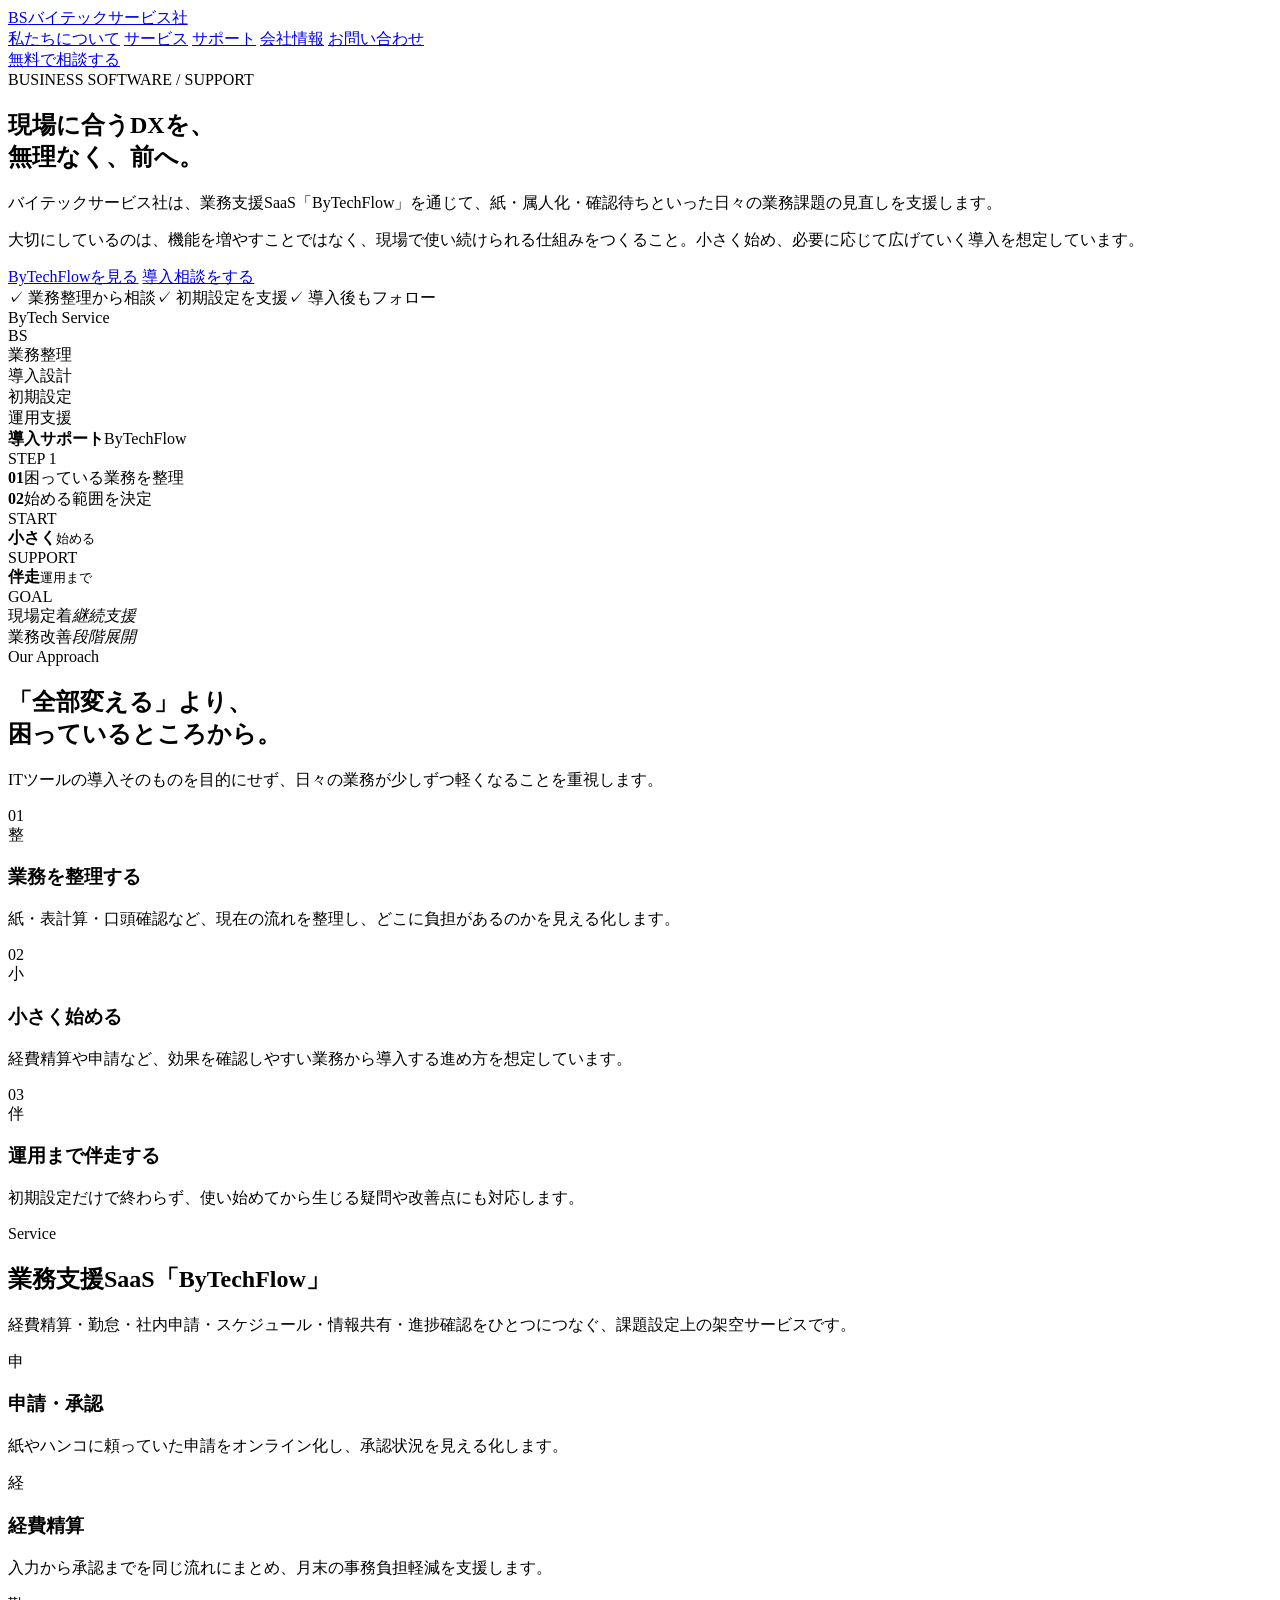
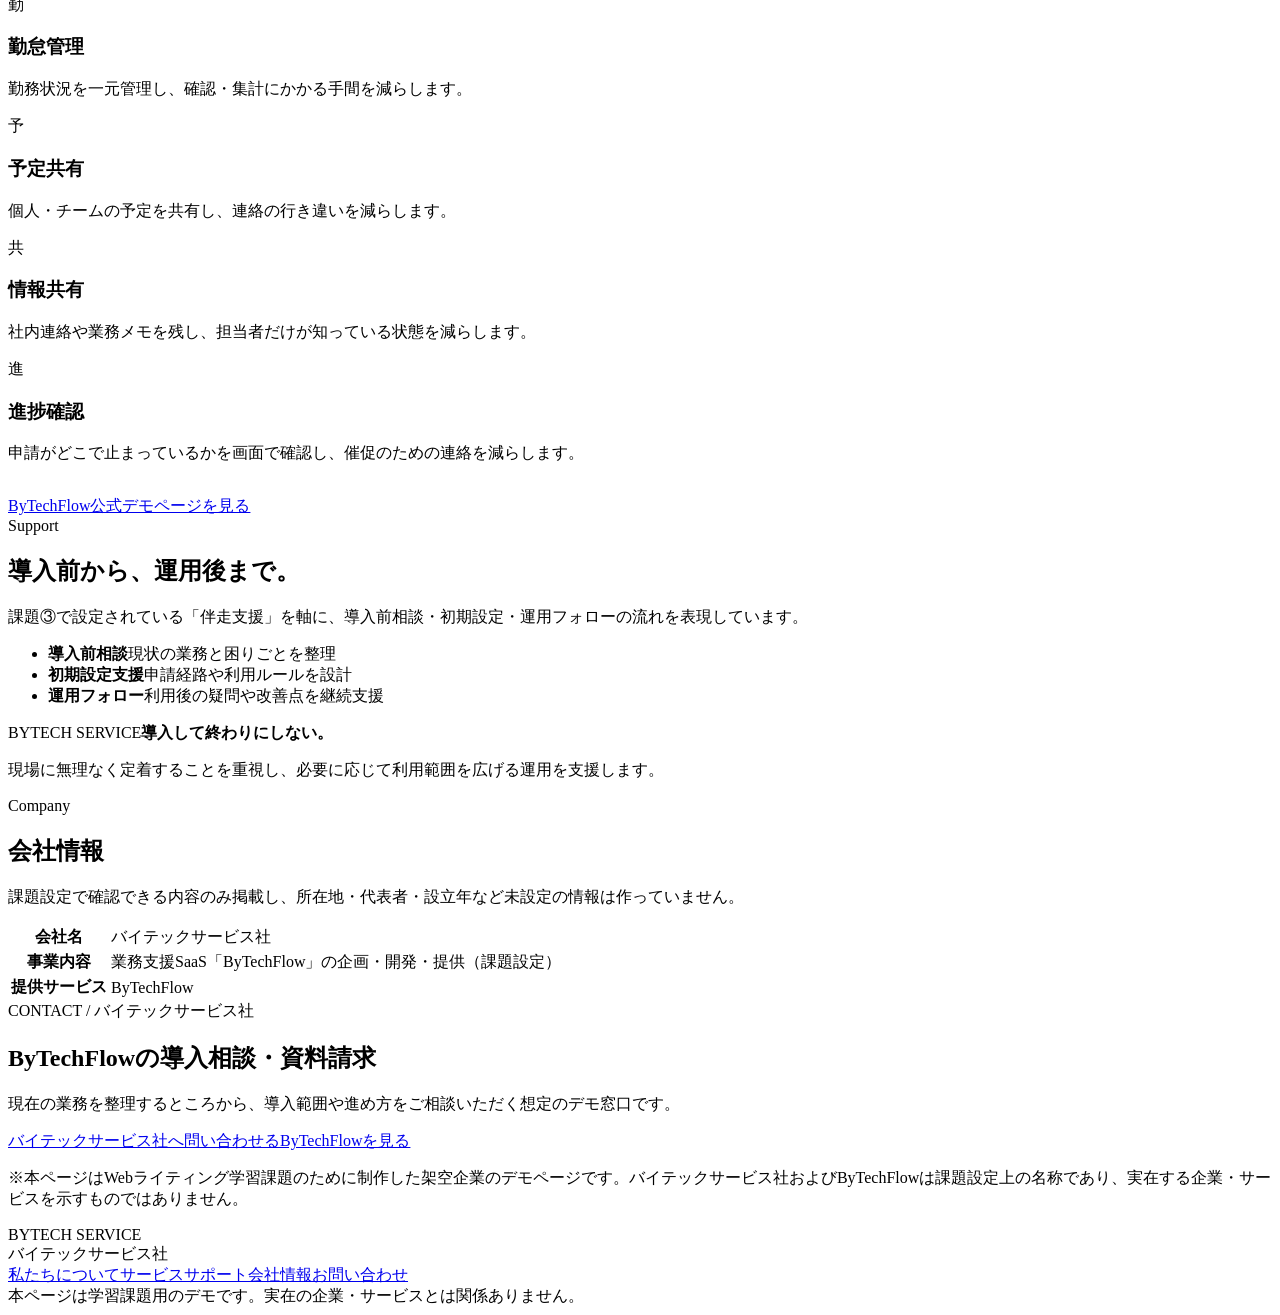
==== bytech-service.html @ c44e5e11 "Add ByTech Service provider page" ====
<!doctype html>
<html lang="ja">
<head>
  <meta charset="utf-8">
  <meta name="viewport" content="width=device-width, initial-scale=1">
  <meta name="robots" content="noindex,nofollow">
  <meta name="description" content="学習課題用に制作した架空企業・バイテックサービス社のデモサイトです。業務支援SaaS『ByTechFlow』を提供する設定です。">
  <title>バイテックサービス社｜ByTechFlow 提供会社</title>
  <link rel="stylesheet" href="styles.css">
</head>
<body class="btf-page">
<header class="site-header btf-header">
  <div class="container header-inner">
    <a class="brand" href="bytech-service.html" aria-label="バイテックサービス社 ホーム">
      <span class="brand-mark">BS</span><span>バイテックサービス社</span>
    </a>
    <nav class="nav btf-nav" aria-label="メインナビゲーション">
      <a href="#mission">私たちについて</a>
      <a href="#service">サービス</a>
      <a href="#support">サポート</a>
      <a href="#company">会社情報</a>
      <a href="#contact">お問い合わせ</a>
    </nav>
    <a class="btn btn-primary header-cta" href="#contact">無料で相談する</a>
  </div>
</header>

<main>
<section class="btf-hero">
  <div class="container btf-hero-grid">
    <div class="btf-hero-copy">
      <span class="eyebrow">BUSINESS SOFTWARE / SUPPORT</span>
      <h1>現場に合うDXを、<br><span>無理なく、前へ。</span></h1>
      <p class="lead">バイテックサービス社は、業務支援SaaS「ByTechFlow」を通じて、紙・属人化・確認待ちといった日々の業務課題の見直しを支援します。</p>
      <p class="hero-sub">大切にしているのは、機能を増やすことではなく、現場で使い続けられる仕組みをつくること。小さく始め、必要に応じて広げていく導入を想定しています。</p>
      <div class="cta-row">
        <a class="btn btn-primary btn-lg" href="bytechflow.html">ByTechFlowを見る</a>
        <a class="btn btn-secondary btn-lg" href="#contact">導入相談をする</a>
      </div>
      <div class="hero-trust"><span>✓ 業務整理から相談</span><span>✓ 初期設定を支援</span><span>✓ 導入後もフォロー</span></div>
    </div>
    <div class="product-window" aria-label="ByTechFlowサービスイメージ">
      <div class="window-bar"><i></i><i></i><i></i><span>ByTech Service</span></div>
      <div class="app-shell">
        <aside class="app-sidebar">
          <div class="mini-logo">BS</div>
          <div class="side-item active">業務整理</div>
          <div class="side-item">導入設計</div>
          <div class="side-item">初期設定</div>
          <div class="side-item">運用支援</div>
        </aside>
        <div class="app-main">
          <div class="app-top"><b>導入サポート</b><span>ByTechFlow</span></div>
          <div class="dash-grid">
            <div class="dash-card dash-wide"><div class="dash-label">STEP 1</div><div class="schedule-row"><b>01</b><span>困っている業務を整理</span></div><div class="schedule-row"><b>02</b><span>始める範囲を決定</span></div></div>
            <div class="dash-card"><div class="dash-label">START</div><strong class="big-num">小さく</strong><small>始める</small></div>
            <div class="dash-card"><div class="dash-label">SUPPORT</div><strong class="big-num">伴走</strong><small>運用まで</small></div>
            <div class="dash-card dash-wide"><div class="dash-label">GOAL</div><div class="progress-row"><span>現場定着</span><em class="done">継続支援</em></div><div class="progress-row"><span>業務改善</span><em>段階展開</em></div></div>
          </div>
        </div>
      </div>
    </div>
  </div>
</section>

<section id="mission" class="btf-section">
  <div class="container">
    <div class="section-head center"><div class="kicker">Our Approach</div><h2>「全部変える」より、<br>困っているところから。</h2><p class="muted">ITツールの導入そのものを目的にせず、日々の業務が少しずつ軽くなることを重視します。</p></div>
    <div class="reason-grid">
      <article class="reason-card"><span class="reason-no">01</span><div class="reason-icon">整</div><h3>業務を整理する</h3><p>紙・表計算・口頭確認など、現在の流れを整理し、どこに負担があるのかを見える化します。</p></article>
      <article class="reason-card"><span class="reason-no">02</span><div class="reason-icon">小</div><h3>小さく始める</h3><p>経費精算や申請など、効果を確認しやすい業務から導入する進め方を想定しています。</p></article>
      <article class="reason-card"><span class="reason-no">03</span><div class="reason-icon">伴</div><h3>運用まで伴走する</h3><p>初期設定だけで終わらず、使い始めてから生じる疑問や改善点にも対応します。</p></article>
    </div>
  </div>
</section>

<section id="service" class="btf-section btf-soft">
  <div class="container">
    <div class="section-head"><div class="kicker">Service</div><h2>業務支援SaaS「ByTechFlow」</h2><p class="muted">経費精算・勤怠・社内申請・スケジュール・情報共有・進捗確認をひとつにつなぐ、課題設定上の架空サービスです。</p></div>
    <div class="feature-grid-6">
      <article class="feature-tile"><div class="feature-icon">申</div><h3>申請・承認</h3><p>紙やハンコに頼っていた申請をオンライン化し、承認状況を見える化します。</p></article>
      <article class="feature-tile"><div class="feature-icon">経</div><h3>経費精算</h3><p>入力から承認までを同じ流れにまとめ、月末の事務負担軽減を支援します。</p></article>
      <article class="feature-tile"><div class="feature-icon">勤</div><h3>勤怠管理</h3><p>勤務状況を一元管理し、確認・集計にかかる手間を減らします。</p></article>
      <article class="feature-tile"><div class="feature-icon">予</div><h3>予定共有</h3><p>個人・チームの予定を共有し、連絡の行き違いを減らします。</p></article>
      <article class="feature-tile"><div class="feature-icon">共</div><h3>情報共有</h3><p>社内連絡や業務メモを残し、担当者だけが知っている状態を減らします。</p></article>
      <article class="feature-tile"><div class="feature-icon">進</div><h3>進捗確認</h3><p>申請がどこで止まっているかを画面で確認し、催促のための連絡を減らします。</p></article>
    </div>
    <div class="cta-row" style="margin-top:32px"><a class="btn btn-primary btn-lg" href="bytechflow.html">ByTechFlow公式デモページを見る</a></div>
  </div>
</section>

<section id="support" class="btf-section">
  <div class="container support-grid">
    <div><div class="kicker">Support</div><h2>導入前から、運用後まで。</h2><p class="muted">課題③で設定されている「伴走支援」を軸に、導入前相談・初期設定・運用フォローの流れを表現しています。</p><ul class="support-list"><li><b>導入前相談</b><span>現状の業務と困りごとを整理</span></li><li><b>初期設定支援</b><span>申請経路や利用ルールを設計</span></li><li><b>運用フォロー</b><span>利用後の疑問や改善点を継続支援</span></li></ul></div>
    <div class="support-panel"><span>BYTECH SERVICE</span><strong>導入して終わりにしない。</strong><p>現場に無理なく定着することを重視し、必要に応じて利用範囲を広げる運用を支援します。</p></div>
  </div>
</section>

<section id="company" class="btf-section btf-soft">
  <div class="container">
    <div class="section-head"><div class="kicker">Company</div><h2>会社情報</h2><p class="muted">課題設定で確認できる内容のみ掲載し、所在地・代表者・設立年など未設定の情報は作っていません。</p></div>
    <table class="profile"><tr><th>会社名</th><td>バイテックサービス社</td></tr><tr><th>事業内容</th><td>業務支援SaaS「ByTechFlow」の企画・開発・提供（課題設定）</td></tr><tr><th>提供サービス</th><td>ByTechFlow</td></tr></table>
  </div>
</section>

<section id="contact" class="btf-cta-section">
  <div class="container btf-cta-box">
    <div><span>CONTACT / バイテックサービス社</span><h2>ByTechFlowの導入相談・資料請求</h2><p>現在の業務を整理するところから、導入範囲や進め方をご相談いただく想定のデモ窓口です。</p></div>
    <div class="cta-row"><a class="btn btn-white btn-lg" href="mailto:contact@bytech-service.example">バイテックサービス社へ問い合わせる</a><a class="btn btn-outline-white btn-lg" href="bytechflow.html">ByTechFlowを見る</a></div>
  </div>
</section>

<section class="demo-notice-wrap"><div class="container"><p class="notice">※本ページはWebライティング学習課題のために制作した架空企業のデモページです。バイテックサービス社およびByTechFlowは課題設定上の名称であり、実在する企業・サービスを示すものではありません。</p></div></section>
</main>

<footer class="site-footer btf-footer"><div class="container footer-inner"><div><div class="footer-title">BYTECH SERVICE</div><div>バイテックサービス社</div></div><div class="footer-links"><a href="#mission">私たちについて</a><a href="#service">サービス</a><a href="#support">サポート</a><a href="#company">会社情報</a><a href="#contact">お問い合わせ</a></div><div class="footer-note">本ページは学習課題用のデモです。実在の企業・サービスとは関係ありません。</div></div></footer>
</body>
</html>
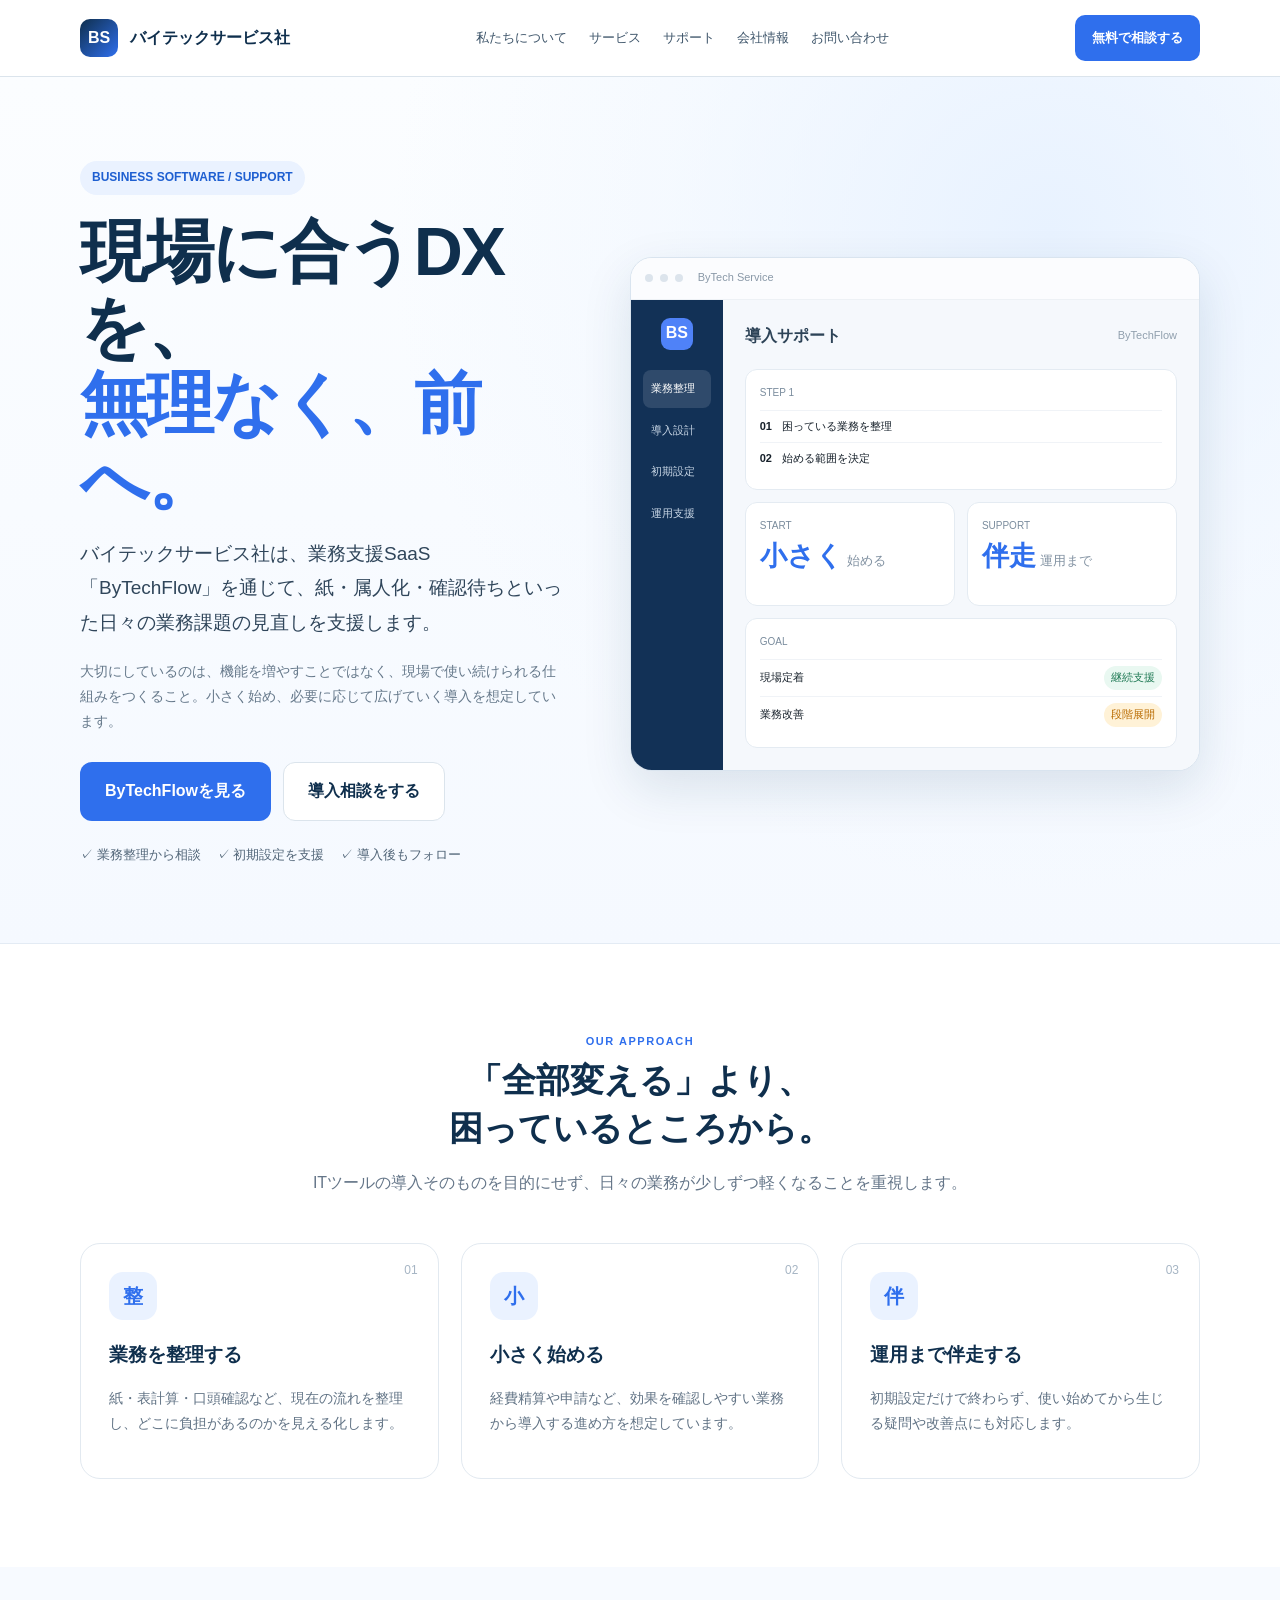
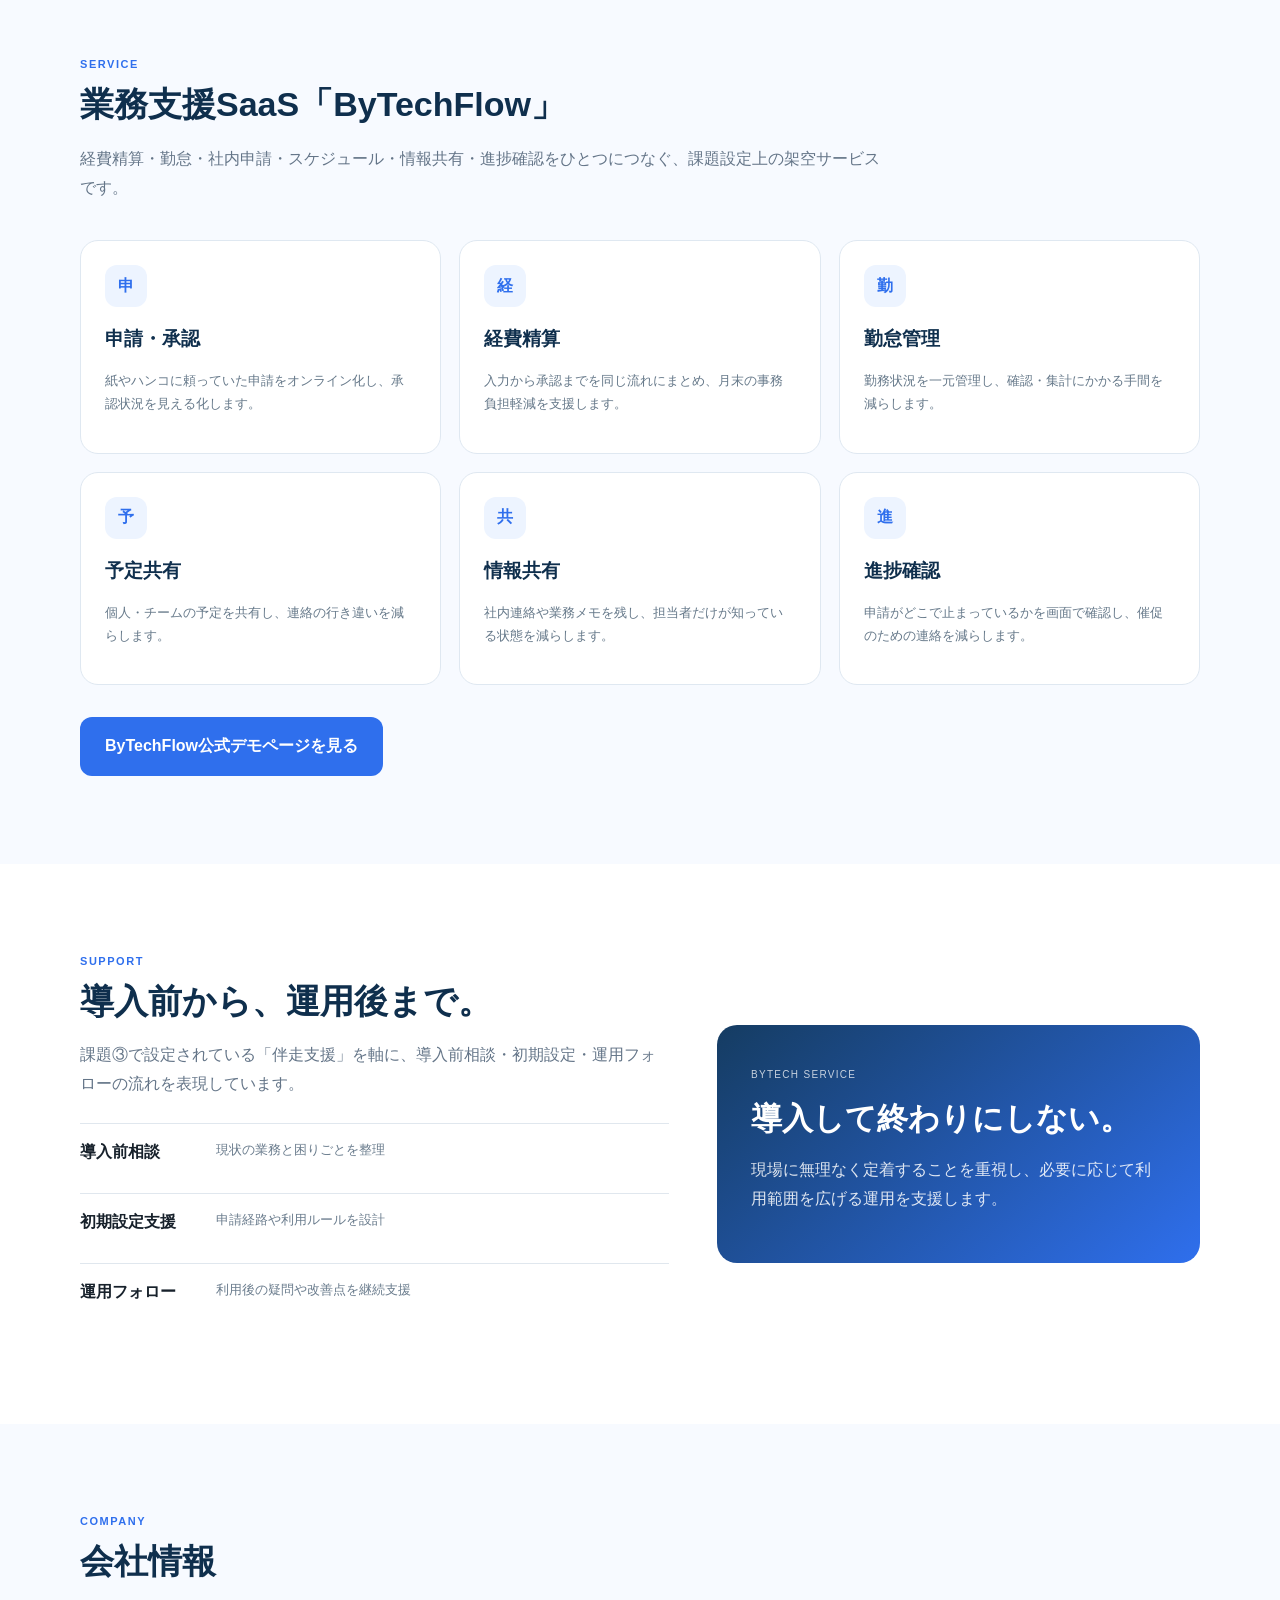
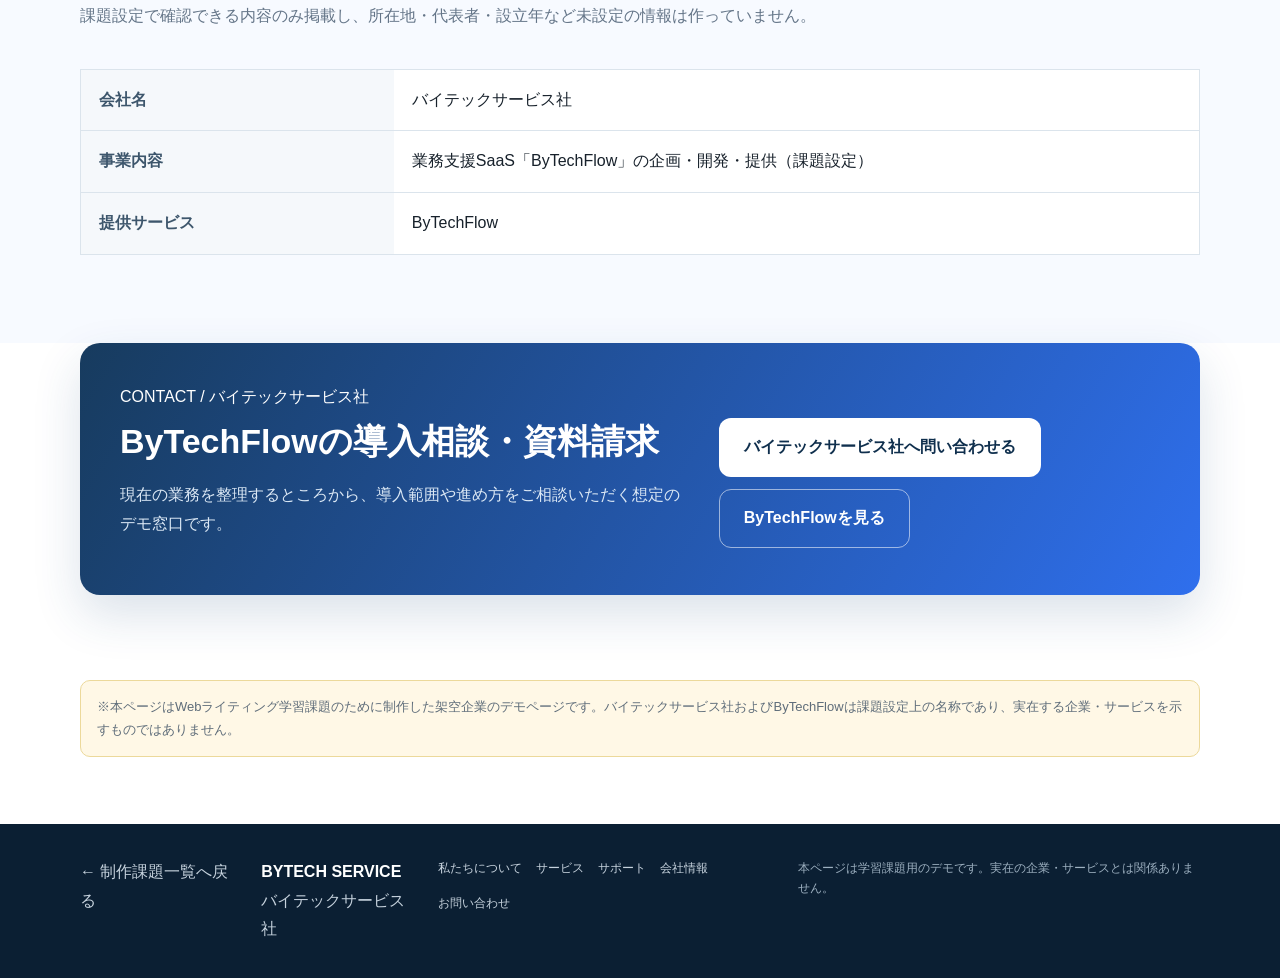
==== commit f666dd42: "Add portfolio return link to bytech-service.html" ====
--- a/bytech-service.html
+++ b/bytech-service.html
@@ -113,6 +113,7 @@
 <section class="demo-notice-wrap"><div class="container"><p class="notice">※本ページはWebライティング学習課題のために制作した架空企業のデモページです。バイテックサービス社およびByTechFlowは課題設定上の名称であり、実在する企業・サービスを示すものではありません。</p></div></section>
 </main>
 
-<footer class="site-footer btf-footer"><div class="container footer-inner"><div><div class="footer-title">BYTECH SERVICE</div><div>バイテックサービス社</div></div><div class="footer-links"><a href="#mission">私たちについて</a><a href="#service">サービス</a><a href="#support">サポート</a><a href="#company">会社情報</a><a href="#contact">お問い合わせ</a></div><div class="footer-note">本ページは学習課題用のデモです。実在の企業・サービスとは関係ありません。</div></div></footer>
+<footer class="site-footer btf-footer"><div class="container footer-inner">
+    <a class="portfolio-back-link" href="portfolio.html">← 制作課題一覧へ戻る</a><div><div class="footer-title">BYTECH SERVICE</div><div>バイテックサービス社</div></div><div class="footer-links"><a href="#mission">私たちについて</a><a href="#service">サービス</a><a href="#support">サポート</a><a href="#company">会社情報</a><a href="#contact">お問い合わせ</a></div><div class="footer-note">本ページは学習課題用のデモです。実在の企業・サービスとは関係ありません。</div></div></footer>
 </body>
 </html>
--- a/styles.css
+++ b/styles.css
@@ -0,0 +1,509 @@
+:root{
+  --navy:#0f2f4d;--blue:#2f6fed;--blue2:#eaf2ff;--ink:#17212b;--muted:#647588;
+  --line:#dbe4ec;--soft:#f6f9fc;--white:#fff;--shadow:0 18px 50px rgba(20,57,91,.12)
+}
+*{box-sizing:border-box}
+html{scroll-behavior:smooth}
+body{margin:0;font-family:-apple-system,BlinkMacSystemFont,"Segoe UI","Hiragino Kaku Gothic ProN","Yu Gothic",Meiryo,sans-serif;color:var(--ink);background:#fff;line-height:1.8}
+a{color:inherit;text-decoration:none}
+img,svg{display:block;max-width:100%}
+.container{width:min(1120px,calc(100% - 40px));margin:auto}
+.site-header{position:sticky;top:0;z-index:30;background:rgba(255,255,255,.95);backdrop-filter:blur(10px);border-bottom:1px solid var(--line)}
+.header-inner{min-height:74px;display:flex;align-items:center;justify-content:space-between;gap:24px}
+.brand{display:flex;align-items:center;gap:12px;font-weight:800;color:var(--navy)}
+.brand-mark{width:38px;height:38px;border-radius:10px;background:linear-gradient(135deg,var(--navy),var(--blue));display:grid;place-items:center;color:#fff;font-weight:900}
+.nav{display:flex;align-items:center;gap:22px;font-size:13px;color:#3f566b}
+.nav a:hover{color:var(--blue)}
+.nav-contact{padding:8px 12px;border:1px solid #cbd9e5;border-radius:8px}
+.btn{display:inline-flex;align-items:center;justify-content:center;padding:12px 20px;border-radius:10px;font-weight:800;border:1px solid transparent;transition:.2s}
+.btn:hover{transform:translateY(-1px)}
+.btn-primary{background:var(--blue);color:#fff}
+.btn-secondary{background:#fff;border-color:var(--line);color:var(--navy)}
+.btn-white{background:#fff;color:var(--navy)}
+.btn-outline-white{border-color:rgba(255,255,255,.55);color:#fff;background:transparent}
+.btn-lg{padding:14px 24px;border-radius:12px}
+.cta-row{display:flex;gap:12px;flex-wrap:wrap;margin-top:28px}
+h1,h2,h3{color:var(--navy)}
+h1{letter-spacing:-.03em}
+h2{font-size:34px;line-height:1.4;margin:6px 0 12px}
+h3{margin:0 0 10px}
+.kicker,.st-label{font-size:11px;letter-spacing:.14em;text-transform:uppercase;color:var(--blue);font-weight:900}
+.muted{color:var(--muted)}
+.profile{width:100%;border-collapse:collapse;background:#fff;border:1px solid var(--line)}
+.profile th,.profile td{padding:16px 18px;border-bottom:1px solid var(--line);text-align:left;vertical-align:top}
+.profile th{width:28%;background:#f5f8fb;color:#3d566c}
+.notice{font-size:13px;color:#5f6d7a;background:#fff8e6;border:1px solid #ecd99b;padding:14px 16px;border-radius:10px}
+.site-footer{background:#0b1f33;color:#c6d2dd;padding:34px 0}
+.footer-inner{display:flex;justify-content:space-between;gap:28px;align-items:flex-start}
+.footer-title{color:#fff;font-weight:900}
+.footer-note{max-width:650px;font-size:12px;line-height:1.7;color:#9db0c0}
+.footer-links{display:flex;gap:14px;flex-wrap:wrap;font-size:12px}
+
+/* Sato Technology */
+.st-brand-inline{display:flex;align-items:center;gap:12px}
+.st-logo-mark{width:54px;height:54px;flex:none}
+.st-logo-text{display:flex;flex-direction:column;line-height:1.15}
+.st-logo-text strong{font-size:18px;color:#0b2f66}
+.st-logo-text small{font-size:11px;color:#657789;margin-top:4px}
+.st-hero{padding:78px 0 64px;background:linear-gradient(135deg,#f7fbff,#eef5fb);border-bottom:1px solid var(--line)}
+.st-hero-grid{display:grid;grid-template-columns:1fr 1fr;gap:54px;align-items:center}
+.st-kicker{font-size:11px;color:#2f78ad;letter-spacing:.16em;font-weight:900}
+.st-hero h1{font-size:clamp(42px,5vw,66px);line-height:1.12;margin:15px 0 20px}
+.st-hero h1 span{color:#2f78ad}
+.st-hero-copy>p{color:#5f7181;font-size:16px}
+.st-hero-meta{display:flex;gap:10px;flex-wrap:wrap;margin-top:24px}
+.st-hero-meta span{font-size:11px;padding:5px 9px;background:#fff;border:1px solid #d7e2ea;border-radius:999px;color:#557084}
+.precision-visual{position:relative;background:#dfe9f2;border:1px solid #d6e1e9;overflow:hidden}
+.precision-photo>img{width:100%;aspect-ratio:16/10;object-fit:cover}
+.precision-caption{position:absolute;left:18px;right:18px;bottom:16px;background:rgba(255,255,255,.92);backdrop-filter:blur(8px);padding:12px 14px;border-radius:10px}
+.precision-caption b{display:block;color:#163d5e;font-size:12px}
+.precision-caption span{font-size:11px;color:#687d8d}
+.st-quick-nav{padding:0;background:#123a5c}
+.st-quick-grid{display:grid;grid-template-columns:repeat(4,1fr)}
+.st-quick-grid a{display:grid;grid-template-columns:34px 1fr;grid-template-rows:auto auto;padding:21px 24px;color:#fff;border-left:1px solid rgba(255,255,255,.12)}
+.st-quick-grid a:last-child{border-right:1px solid rgba(255,255,255,.12)}
+.st-quick-grid span{grid-row:1/3;color:#7eaccd;font-size:11px}
+.st-quick-grid b{font-size:14px}
+.st-quick-grid small{font-size:9px;color:#a1b8c9;letter-spacing:.1em}
+.st-section{padding:82px 0}
+.st-soft{background:var(--soft)}
+.st-section-head{display:flex;justify-content:space-between;gap:50px;align-items:flex-end;margin-bottom:38px}
+.st-section-head>div span{font-size:11px;color:#2f78ad;letter-spacing:.14em;font-weight:900}
+.st-section-head h2{margin:5px 0 0}
+.st-section-head>p{max-width:500px;margin:0;color:#6b7e8d;font-size:13px}
+.st-section-head.light h2,.st-section-head.light p{color:#fff}
+.st-section-head.light span{color:#8fc0e7}
+.st-product-grid{display:grid;grid-template-columns:repeat(3,1fr);gap:22px}
+.st-product-card{background:#fff;border:1px solid var(--line);overflow:hidden}
+.product-art{height:220px;background:#eaf0f5}
+.product-photo img{width:100%;height:100%;object-fit:cover;transition:.3s}
+.st-product-card:hover .product-photo img{transform:scale(1.03)}
+.product-body{padding:23px}
+.product-body>span{font-size:10px;color:#7191a7;letter-spacing:.14em;font-weight:900}
+.product-body h3{font-size:20px;margin:7px 0 8px}
+.product-body p{font-size:13px;color:#687b89;min-height:72px}
+.product-body a{font-size:12px;color:#2f78ad;font-weight:900}
+.st-tech-grid{display:grid;grid-template-columns:1fr 1fr;gap:58px;align-items:center}
+.st-tech-photo{position:relative;overflow:hidden}
+.st-tech-photo img{width:100%;min-height:390px;object-fit:cover}
+.photo-note{position:absolute;left:18px;right:18px;bottom:18px;background:rgba(11,43,69,.88);color:#fff;padding:12px 15px;font-size:12px}
+.st-tech-grid h2{font-size:36px}
+.st-tech-grid p{color:#667989}
+.st-tech-points{margin-top:26px;display:grid;gap:14px}
+.st-tech-points>div{display:flex;gap:14px;align-items:center;border-top:1px solid var(--line);padding-top:14px}
+.st-tech-points b{width:36px;height:36px;display:grid;place-items:center;background:#173f62;color:#fff;font-size:11px}
+.st-tech-points span{display:flex;flex-direction:column}
+.st-tech-points small{color:#81909e}
+.st-case-section{padding:82px 0;background:#102f4b;color:#dce9f3}
+.st-case-grid{display:grid;grid-template-columns:1.05fr .95fr;gap:28px}
+.st-case-copy{background:#173f62;padding:32px;border:1px solid rgba(255,255,255,.08)}
+.case-pill{font-size:10px;background:#25567c;color:#b9d9ef;padding:6px 10px;display:inline-block}
+.st-case-copy h3{font-size:30px;color:#fff;margin:16px 0 12px}
+.st-case-copy p{color:#c3d4e2}
+.st-case-stats{display:grid;grid-template-columns:repeat(3,1fr);gap:10px;margin:24px 0}
+.st-case-stats div{border-top:1px solid rgba(255,255,255,.18);padding-top:12px}
+.st-case-stats b{display:block;color:#fff;font-size:22px}
+.st-case-stats span{font-size:10px;color:#9ab3c7}
+.case-btn{background:#fff;color:#143a5b}
+.st-case-visual{position:relative;overflow:hidden;background:#0d2940}
+.st-case-visual>img{width:100%;height:100%;min-height:370px;object-fit:cover}
+.st-case-overlay{position:absolute;left:18px;right:18px;bottom:18px;display:grid;grid-template-columns:1fr auto 1fr;gap:10px;align-items:center;background:rgba(255,255,255,.94);padding:14px;color:#17364f}
+.st-case-overlay small{display:block;font-size:9px;color:#7390a5;font-weight:900}
+.st-case-overlay b{font-size:13px}
+.st-case-overlay span{color:#2f78ad;font-size:22px;font-weight:900}
+.st-support-grid{display:grid;grid-template-columns:repeat(3,1fr);gap:18px}
+.st-support-grid>div{border-top:3px solid #2f78ad;background:#fff;border-left:1px solid var(--line);border-right:1px solid var(--line);border-bottom:1px solid var(--line);padding:24px}
+.st-support-grid p{font-size:13px;color:#687b89}
+.st-news-list{border-top:1px solid var(--line)}
+.st-news-list>div{display:grid;grid-template-columns:110px 70px 1fr;gap:18px;align-items:center;border-bottom:1px solid var(--line);padding:17px 4px}
+.st-news-list time{font-size:12px;color:#6d7e8c}
+.st-news-list span{font-size:9px;color:#2f78ad;font-weight:900;border:1px solid #b8ccdc;text-align:center;padding:4px}
+.st-news-list p{margin:0;font-size:13px}
+.st-company-grid{display:grid;grid-template-columns:.72fr 1.28fr;gap:66px}
+.st-company-photo{width:100%;margin-top:22px;aspect-ratio:16/9;object-fit:cover;border:1px solid var(--line)}
+.st-contact-section{padding:0 0 70px}
+.st-contact-box{background:linear-gradient(120deg,#153b5d,#2f78ad);padding:36px 42px;color:#fff;display:flex;justify-content:space-between;gap:30px;align-items:center}
+.st-contact-box h2{color:#fff;margin:5px 0 7px}
+.st-contact-box p{margin:0;color:#d4e2ec}
+
+/* ByTechFlow + provider */
+.btf-page{background:#fff}
+.btf-header .header-inner{min-height:76px}
+.btf-header .header-cta{padding:10px 16px;font-size:13px}
+.btf-hero{position:relative;overflow:hidden;padding:84px 0 76px;background:radial-gradient(circle at 82% 18%,#e8f2ff 0,rgba(232,242,255,.3) 30%,transparent 52%),linear-gradient(180deg,#fbfdff,#f5f9ff);border-bottom:1px solid #e3ebf4}
+.btf-hero-grid{display:grid;grid-template-columns:.92fr 1.08fr;gap:54px;align-items:center}
+.eyebrow{display:inline-flex;padding:6px 12px;border-radius:999px;background:var(--blue2);color:#1e5fd1;font-size:12px;font-weight:900}
+.btf-hero-copy h1{font-size:clamp(42px,5.4vw,68px);line-height:1.12;margin:18px 0 20px}
+.btf-hero-copy h1 span{color:var(--blue)}
+.btf-hero-copy .lead{font-size:19px;color:#30465b}
+.hero-sub{font-size:14px;color:#66798b}
+.hero-sub a{color:#245fc8;font-weight:800}
+.hero-trust{display:flex;gap:16px;flex-wrap:wrap;margin-top:22px;color:#526679;font-size:13px}
+.product-window{border:1px solid #d9e4ef;background:#fff;border-radius:22px;box-shadow:var(--shadow);overflow:hidden}
+.window-bar{height:42px;display:flex;align-items:center;gap:7px;padding:0 14px;border-bottom:1px solid #edf1f5;background:#fbfcfe;color:#8a99a8;font-size:11px}
+.window-bar i{width:8px;height:8px;border-radius:50%;background:#dce4ec}
+.window-bar span{margin-left:8px}
+.app-shell{display:grid;grid-template-columns:92px 1fr;min-height:390px}
+.app-sidebar{background:#123156;padding:18px 12px;color:#c9d7e6}
+.mini-logo{width:32px;height:32px;border-radius:9px;display:grid;place-items:center;background:#4f82f8;color:#fff;font-weight:900;margin:0 auto 20px}
+.side-item{font-size:11px;padding:9px 8px;border-radius:8px;margin:4px 0}
+.side-item.active{background:rgba(255,255,255,.12);color:#fff}
+.app-main{background:#f5f8fc;padding:22px}
+.app-top{display:flex;justify-content:space-between;align-items:center;margin-bottom:18px;color:#2d4357}
+.app-top span{font-size:11px;color:#91a0ae}
+.dash-grid{display:grid;grid-template-columns:1fr 1fr;gap:12px}
+.dash-card{background:#fff;border:1px solid #e4ebf2;border-radius:12px;padding:14px;min-height:104px}
+.dash-card.dash-wide{grid-column:1/-1}
+.dash-label{font-size:10px;color:#7a8c9d;margin-bottom:8px}
+.big-num{font-size:27px;color:#2f6fed;line-height:1}
+.dash-card small{margin-left:4px;color:#8292a2}
+.schedule-row,.progress-row{display:flex;align-items:center;gap:10px;font-size:11px;padding:6px 0;border-top:1px solid #f0f3f7}
+.progress-row{justify-content:space-between}
+.progress-row em{font-style:normal;color:#b96b00;background:#fff2d7;border-radius:999px;padding:2px 7px}
+.progress-row em.done{color:#207a55;background:#e9f8f1}
+.value-strip{padding:0;border-bottom:1px solid #e8eef5}
+.value-strip-inner{display:grid;grid-template-columns:repeat(4,1fr)}
+.value-strip-inner div{padding:24px 18px;border-right:1px solid #edf1f5;text-align:center}
+.value-strip b{display:block;color:#163756}
+.value-strip span{font-size:12px;color:#7a8b9b}
+.btf-section{padding:88px 0}
+.btf-soft{background:#f7faff}
+.section-head{max-width:800px;margin-bottom:38px}
+.section-head.center{text-align:center;margin:0 auto 46px}
+.reason-grid{display:grid;grid-template-columns:repeat(3,1fr);gap:22px}
+.reason-card{position:relative;border:1px solid #e2e9f0;border-radius:20px;padding:28px;background:#fff}
+.reason-no{position:absolute;right:20px;top:16px;font-size:12px;color:#a6b5c4}
+.reason-icon{width:48px;height:48px;border-radius:14px;background:#eaf2ff;display:grid;place-items:center;color:#2f6fed;font-weight:900;font-size:20px;margin-bottom:18px}
+.reason-card p{font-size:14px;color:#617385}
+.feature-grid-6{display:grid;grid-template-columns:repeat(3,1fr);gap:18px}
+.feature-tile{border:1px solid #dfe8f1;border-radius:18px;background:#fff;padding:24px}
+.feature-icon{width:42px;height:42px;border-radius:12px;background:#edf4ff;display:grid;place-items:center;color:#2f6fed;font-weight:900;margin-bottom:15px}
+.feature-tile p{font-size:13px;color:#66798a}
+.feature-tile span{font-size:12px;color:#2f6fed;font-weight:800}
+.workflow-grid{display:grid;grid-template-columns:.95fr 1.05fr;gap:68px;align-items:center}
+.workflow-copy h2{font-size:38px}
+.step-list{margin-top:28px;display:grid;gap:15px}
+.step-list>div{display:flex;gap:14px;align-items:center;padding:15px 0;border-top:1px solid #e2e9f0}
+.step-list b{width:34px;height:34px;border-radius:50%;display:grid;place-items:center;background:#2f6fed;color:#fff}
+.step-list span{display:flex;flex-direction:column}
+.step-list small{color:#7a8b9b}
+.phone-stage{position:relative;min-height:450px;display:grid;place-items:center}
+.phone{width:270px;background:#13253a;border-radius:34px;padding:12px;box-shadow:0 28px 60px rgba(20,45,70,.2)}
+.phone-screen{background:#f6f9fc;border-radius:24px;padding:22px 16px;min-height:410px}
+.phone-notch{width:80px;height:16px;background:#13253a;border-radius:0 0 12px 12px;margin:0 auto -4px;position:relative;z-index:2}
+.phone-head{font-weight:900;color:#173653;margin-bottom:18px}
+.phone-card{background:#fff;border:1px solid #e0e7ef;border-radius:12px;padding:13px;margin-bottom:11px;display:grid;gap:4px}
+.phone-card small,.phone-card span{font-size:10px;color:#7a8b9b}
+.phone-card em{font-style:normal;font-size:10px;color:#b86e00}
+.phone-card em.approved{color:#21825c}
+.phone-button{width:100%;background:#2f6fed;color:#fff;padding:12px;border-radius:10px;font-weight:800;text-align:center}
+.float-note{position:absolute;background:#fff;border:1px solid #dce6ef;border-radius:10px;padding:10px 13px;box-shadow:0 12px 30px rgba(20,57,91,.12);font-size:12px;color:#31506b}
+.note-a{right:6%;top:18%}.note-b{left:3%;bottom:18%}
+.case-section{background:#f8fbff}
+.case-feature{display:grid;grid-template-columns:1fr 1fr;gap:26px}
+.case-copy{background:#12375b;color:#d9e8f4;border-radius:18px;padding:30px}
+.case-copy h3{color:#fff;font-size:28px;margin-top:12px}
+.case-tag{font-size:10px;background:#235681;color:#c8e2f4;padding:6px 10px;border-radius:999px}
+.case-metrics{display:grid;grid-template-columns:repeat(3,1fr);gap:10px;margin:22px 0}
+.case-metrics div{border-top:1px solid rgba(255,255,255,.18);padding-top:10px}
+.case-metrics strong{display:block;color:#fff;font-size:22px}
+.case-metrics span{font-size:10px}
+.text-link{font-size:12px;font-weight:900;color:#bfe1ff}
+.before-after{display:grid;grid-template-columns:1fr auto 1fr;gap:10px;align-items:center}
+.ba-col{background:#fff;border:1px solid #dfe8f0;border-radius:16px;padding:24px}
+.ba-col b{display:block;margin-bottom:12px}
+.ba-col ul{padding-left:18px;margin:0;color:#637588;font-size:13px}
+.ba-arrow{font-size:28px;color:#2f6fed;font-weight:900}
+.support-grid{display:grid;grid-template-columns:1fr .82fr;gap:48px;align-items:center}
+.support-list{padding:0;list-style:none;display:grid;gap:12px;margin-top:24px}
+.support-list li{display:grid;grid-template-columns:120px 1fr;gap:16px;padding:14px 0;border-top:1px solid #e0e7ee}
+.support-list span{color:#6a7c8d;font-size:13px}
+.support-panel{background:linear-gradient(140deg,#153c62,#2f6fed);color:#fff;border-radius:20px;padding:34px}
+.support-panel span{font-size:10px;letter-spacing:.13em;opacity:.75}
+.support-panel strong{display:block;font-size:31px;line-height:1.35;margin:10px 0}
+.support-panel p{opacity:.86}
+.btf-cta-section{padding:0 0 72px}
+.btf-cta-box{background:linear-gradient(120deg,#173b5e,#2f6fed);padding:40px;border-radius:20px;color:#fff;display:flex;justify-content:space-between;gap:34px;align-items:center}
+.btf-cta-box h2{color:#fff;margin:6px 0}
+.btf-cta-box p{color:#dbe8f5;max-width:690px}
+.demo-notice-wrap{padding:0 0 54px}
+
+@media(max-width:920px){
+  .nav{display:none}.st-hero-grid,.st-tech-grid,.st-case-grid,.st-company-grid,.btf-hero-grid,.workflow-grid,.case-feature,.support-grid{grid-template-columns:1fr}
+  .st-product-grid,.st-support-grid,.reason-grid,.feature-grid-6{grid-template-columns:1fr}
+  .st-quick-grid,.value-strip-inner{grid-template-columns:repeat(2,1fr)}
+  .st-section-head{display:block}.st-section-head>p{margin-top:14px}
+  .st-case-overlay{grid-template-columns:1fr}.st-case-overlay span{transform:rotate(90deg);text-align:center}
+  .btf-header .header-cta{display:none}
+  .product-window{transform:none}
+  .footer-inner{flex-direction:column}
+}
+@media(max-width:600px){
+  .container{width:min(100% - 28px,1120px)}
+  .st-logo-mark{width:42px;height:42px}.st-logo-text strong{font-size:14px}.st-logo-text small{font-size:9px}
+  .st-hero{padding-top:52px}.st-hero h1{font-size:46px}
+  .st-quick-grid,.value-strip-inner{grid-template-columns:1fr}
+  .st-case-stats,.case-metrics{grid-template-columns:1fr}
+  .st-news-list>div{grid-template-columns:84px 52px 1fr;gap:8px}
+  .st-contact-box,.btf-cta-box{padding:28px 22px;flex-direction:column;align-items:flex-start}
+  .precision-caption{position:static;border-radius:0}
+  .btf-hero{padding-top:52px}.btf-hero-copy h1{font-size:48px}
+  .app-shell{grid-template-columns:72px 1fr}.app-main{padding:14px}.dash-grid{grid-template-columns:1fr}
+  .before-after{grid-template-columns:1fr}.ba-arrow{transform:rotate(90deg);text-align:center}
+  .phone-stage{min-height:430px}.float-note{display:none}
+}
+
+/* ByTechFlow mobile approval photo */
+.btf-mobile-scene{
+  padding:0 0 88px;
+  background:#fff;
+}
+.mobile-scene-grid{
+  display:grid;
+  grid-template-columns:.9fr 1.1fr;
+  gap:42px;
+  align-items:center;
+  padding:34px;
+  border:1px solid #dfe8f1;
+  border-radius:24px;
+  background:linear-gradient(135deg,#f8fbff,#eef5ff);
+  box-shadow:0 18px 50px rgba(20,57,91,.08);
+}
+.mobile-scene-copy h2{
+  font-size:36px;
+  margin:8px 0 14px;
+}
+.mobile-scene-copy p{
+  color:#617385;
+  margin:0;
+}
+.mobile-scene-points{
+  display:flex;
+  gap:10px;
+  flex-wrap:wrap;
+  margin-top:22px;
+}
+.mobile-scene-points span{
+  font-size:12px;
+  font-weight:800;
+  color:#315d88;
+  background:#fff;
+  border:1px solid #d8e5f0;
+  border-radius:999px;
+  padding:7px 11px;
+}
+.mobile-scene-photo{
+  margin:0;
+  overflow:hidden;
+  border-radius:18px;
+  background:#dfe8f1;
+  box-shadow:0 14px 34px rgba(20,45,70,.15);
+}
+.mobile-scene-photo img{
+  width:100%;
+  aspect-ratio:800/474;
+  object-fit:cover;
+  object-position:center;
+  display:block;
+}
+.mobile-scene-photo figcaption{
+  padding:10px 14px;
+  background:#fff;
+  color:#6e8090;
+  font-size:11px;
+}
+@media(max-width:920px){
+  .mobile-scene-grid{grid-template-columns:1fr;padding:24px}
+}
+@media(max-width:600px){
+  .btf-mobile-scene{padding-bottom:62px}
+  .mobile-scene-grid{padding:18px;gap:24px;border-radius:18px}
+  .mobile-scene-copy h2{font-size:30px}
+}
+
+/* ByTechFlow visual polish */
+.btf-page{overflow-x:hidden}
+.btf-hero-grid{gap:64px}
+.btf-hero-copy{max-width:520px}
+.eyebrow{gap:9px;align-items:center}
+.eyebrow small{
+  font-size:9px;
+  letter-spacing:.12em;
+  color:#fff;
+  background:#245fc8;
+  border-radius:999px;
+  padding:3px 7px;
+}
+.btf-hero-copy .lead{max-width:500px}
+.hero-sub{max-width:520px}
+.product-window{
+  transition:transform .25s ease,box-shadow .25s ease;
+}
+.product-window:hover{
+  transform:translateY(-4px);
+  box-shadow:0 24px 64px rgba(20,57,91,.16);
+}
+.reason-card,.feature-tile{
+  transition:transform .2s ease,box-shadow .2s ease,border-color .2s ease;
+}
+.reason-card:hover,.feature-tile:hover{
+  transform:translateY(-3px);
+  border-color:#cddceb;
+  box-shadow:0 14px 34px rgba(20,57,91,.09);
+}
+.mobile-scene-grid{
+  grid-template-columns:.82fr 1.18fr;
+  gap:48px;
+}
+.mobile-scene-copy{padding-left:4px}
+.mobile-scene-photo img{
+  aspect-ratio:16/9;
+  object-position:center 44%;
+}
+.btf-cta-box{
+  box-shadow:0 20px 48px rgba(28,76,126,.16);
+}
+.btf-page a:focus-visible,.btf-page .phone-button:focus-visible{
+  outline:3px solid rgba(47,111,237,.35);
+  outline-offset:3px;
+}
+@media(max-width:920px){
+  .btf-hero-grid{gap:38px}
+  .btf-hero-copy{max-width:none}
+  .mobile-scene-grid{grid-template-columns:1fr;gap:28px}
+  .mobile-scene-copy{padding-left:0}
+}
+@media(max-width:600px){
+  .btf-section{padding:68px 0}
+  .btf-hero-copy h1{font-size:44px}
+  .btf-hero-copy .lead{font-size:17px}
+  .hero-trust{gap:10px 14px}
+  .mobile-scene-photo figcaption{font-size:10px}
+}
+
+.btf-mobile-nav{display:none;background:#fff;border-bottom:1px solid var(--line)}
+.btf-mobile-nav-inner{
+  display:flex;
+  gap:8px;
+  overflow-x:auto;
+  padding-top:10px;
+  padding-bottom:10px;
+  scrollbar-width:none;
+}
+.btf-mobile-nav-inner::-webkit-scrollbar{display:none}
+.btf-mobile-nav a{
+  flex:0 0 auto;
+  padding:7px 12px;
+  border:1px solid #dfe7ef;
+  border-radius:999px;
+  color:#456077;
+  background:#fff;
+  font-size:12px;
+  font-weight:800;
+  white-space:nowrap;
+}
+@media(max-width:920px){
+  .btf-mobile-nav{display:block}
+}
+
+/* ByTechFlow portfolio note */
+#about,#features,#workflow,#case,#support,#contact{scroll-margin-top:96px}
+.portfolio-note-section{
+  padding:0 0 56px;
+  background:#fff;
+}
+.portfolio-note-head{
+  max-width:760px;
+  margin-bottom:20px;
+}
+.portfolio-note-head h2{
+  font-size:30px;
+  margin:6px 0 10px;
+}
+.portfolio-note-head p{
+  margin:0;
+  color:#647789;
+}
+.portfolio-note-grid{
+  display:grid;
+  grid-template-columns:repeat(3,1fr);
+  gap:14px;
+}
+.portfolio-note-grid>div{
+  border:1px solid #dfe8f1;
+  border-radius:16px;
+  padding:20px;
+  background:#f8fbff;
+}
+.portfolio-note-grid b{
+  display:block;
+  margin-bottom:8px;
+  color:#173b5e;
+}
+.portfolio-note-grid span{
+  color:#647789;
+  font-size:13px;
+  line-height:1.8;
+}
+@media(max-width:920px){
+  .portfolio-note-grid{grid-template-columns:1fr}
+}
+@media(max-width:600px){
+  #about,#features,#workflow,#case,#support,#contact{scroll-margin-top:82px}
+  .portfolio-note-section{padding-bottom:42px}
+  .portfolio-note-head h2{font-size:26px}
+}
+
+/* Portfolio overview */
+.portfolio-page{background:#fff;color:#243447}
+.portfolio-header{background:rgba(255,255,255,.96)}
+.portfolio-hero{padding:96px 0 76px;background:linear-gradient(135deg,#f8fbff,#eef5ff)}
+.portfolio-hero-grid{display:grid;grid-template-columns:1.15fr .85fr;gap:64px;align-items:center}
+.portfolio-hero h1{font-size:58px;line-height:1.12;letter-spacing:-.035em;margin:18px 0}
+.portfolio-hero h1 span{color:#2f6fed}
+.portfolio-lead{font-size:18px;line-height:1.9;color:#53697d;max-width:720px}
+.portfolio-note{font-size:12px;line-height:1.8;color:#718395;border-left:3px solid #b8c9da;padding-left:14px;margin-top:22px}
+.portfolio-summary-card{background:#12375b;color:#fff;border-radius:22px;padding:30px;box-shadow:0 24px 60px rgba(20,57,91,.16)}
+.portfolio-summary-card>span{font-size:10px;letter-spacing:.14em;color:#a9cae7}
+.portfolio-summary-card dl{margin:18px 0 0}
+.portfolio-summary-card dl>div{display:grid;grid-template-columns:110px 1fr;gap:16px;padding:14px 0;border-top:1px solid rgba(255,255,255,.14)}
+.portfolio-summary-card dt{font-size:11px;color:#a9bdd0}
+.portfolio-summary-card dd{margin:0;font-size:13px;line-height:1.7}
+.portfolio-section{padding:88px 0}
+.portfolio-soft{background:#f8fbff}
+.portfolio-section-head{max-width:760px;margin-bottom:32px}
+.portfolio-section-head h2{font-size:38px;margin:8px 0 12px}
+.portfolio-section-head p{color:#647789}
+.portfolio-work-grid{display:grid;grid-template-columns:repeat(3,1fr);gap:20px}
+.portfolio-work-card{position:relative;border:1px solid #dfe8f1;border-radius:20px;padding:28px;background:#fff;display:flex;flex-direction:column;min-height:100%}
+.portfolio-work-card.featured{border-color:#b7cef0;box-shadow:0 18px 46px rgba(47,111,237,.10)}
+.work-no{font-size:34px;font-weight:900;color:#dbe5ef;line-height:1}
+.work-tag{margin-top:18px;font-size:10px;letter-spacing:.12em;color:#2f6fed;font-weight:900}
+.portfolio-work-card h3{font-size:24px;margin:8px 0 10px}
+.portfolio-work-card p{color:#647789;font-size:13px;line-height:1.8}
+.portfolio-work-card ul{padding-left:18px;color:#53697d;font-size:12px;line-height:1.8;margin:8px 0 24px}
+.portfolio-work-card .btn{margin-top:auto;align-self:flex-start}
+.portfolio-process-grid{display:grid;grid-template-columns:repeat(2,1fr);gap:16px}
+.portfolio-process-grid>div{background:#fff;border:1px solid #dfe8f1;border-radius:18px;padding:24px}
+.portfolio-process-grid b{display:block;color:#173b5e;margin-bottom:8px}
+.portfolio-process-grid p{margin:0;color:#647789;font-size:13px;line-height:1.85}
+.portfolio-cta{padding:0 0 72px;background:#f8fbff}
+.portfolio-cta-box{background:linear-gradient(120deg,#173b5e,#2f6fed);border-radius:22px;padding:38px 42px;color:#fff;display:flex;justify-content:space-between;align-items:center;gap:30px;box-shadow:0 20px 48px rgba(28,76,126,.16)}
+.portfolio-cta-box h2{color:#fff;margin:6px 0}
+.portfolio-cta-box p{margin:0;color:#dbe8f5}
+.portfolio-cta-box>div>span{font-size:10px;letter-spacing:.13em;opacity:.78}
+.portfolio-footer{background:#0f2d49;color:#dbe7f2}
+@media(max-width:920px){
+  .portfolio-nav{display:none}
+  .portfolio-hero-grid,.portfolio-work-grid,.portfolio-process-grid{grid-template-columns:1fr}
+  .portfolio-hero{padding-top:70px}
+  .portfolio-summary-card{max-width:620px}
+}
+@media(max-width:600px){
+  .portfolio-hero{padding:58px 0}
+  .portfolio-hero h1{font-size:42px}
+  .portfolio-section{padding:68px 0}
+  .portfolio-section-head h2{font-size:30px}
+  .portfolio-summary-card dl>div{grid-template-columns:1fr;gap:5px}
+  .portfolio-cta-box{padding:28px 22px;flex-direction:column;align-items:flex-start}
+}
